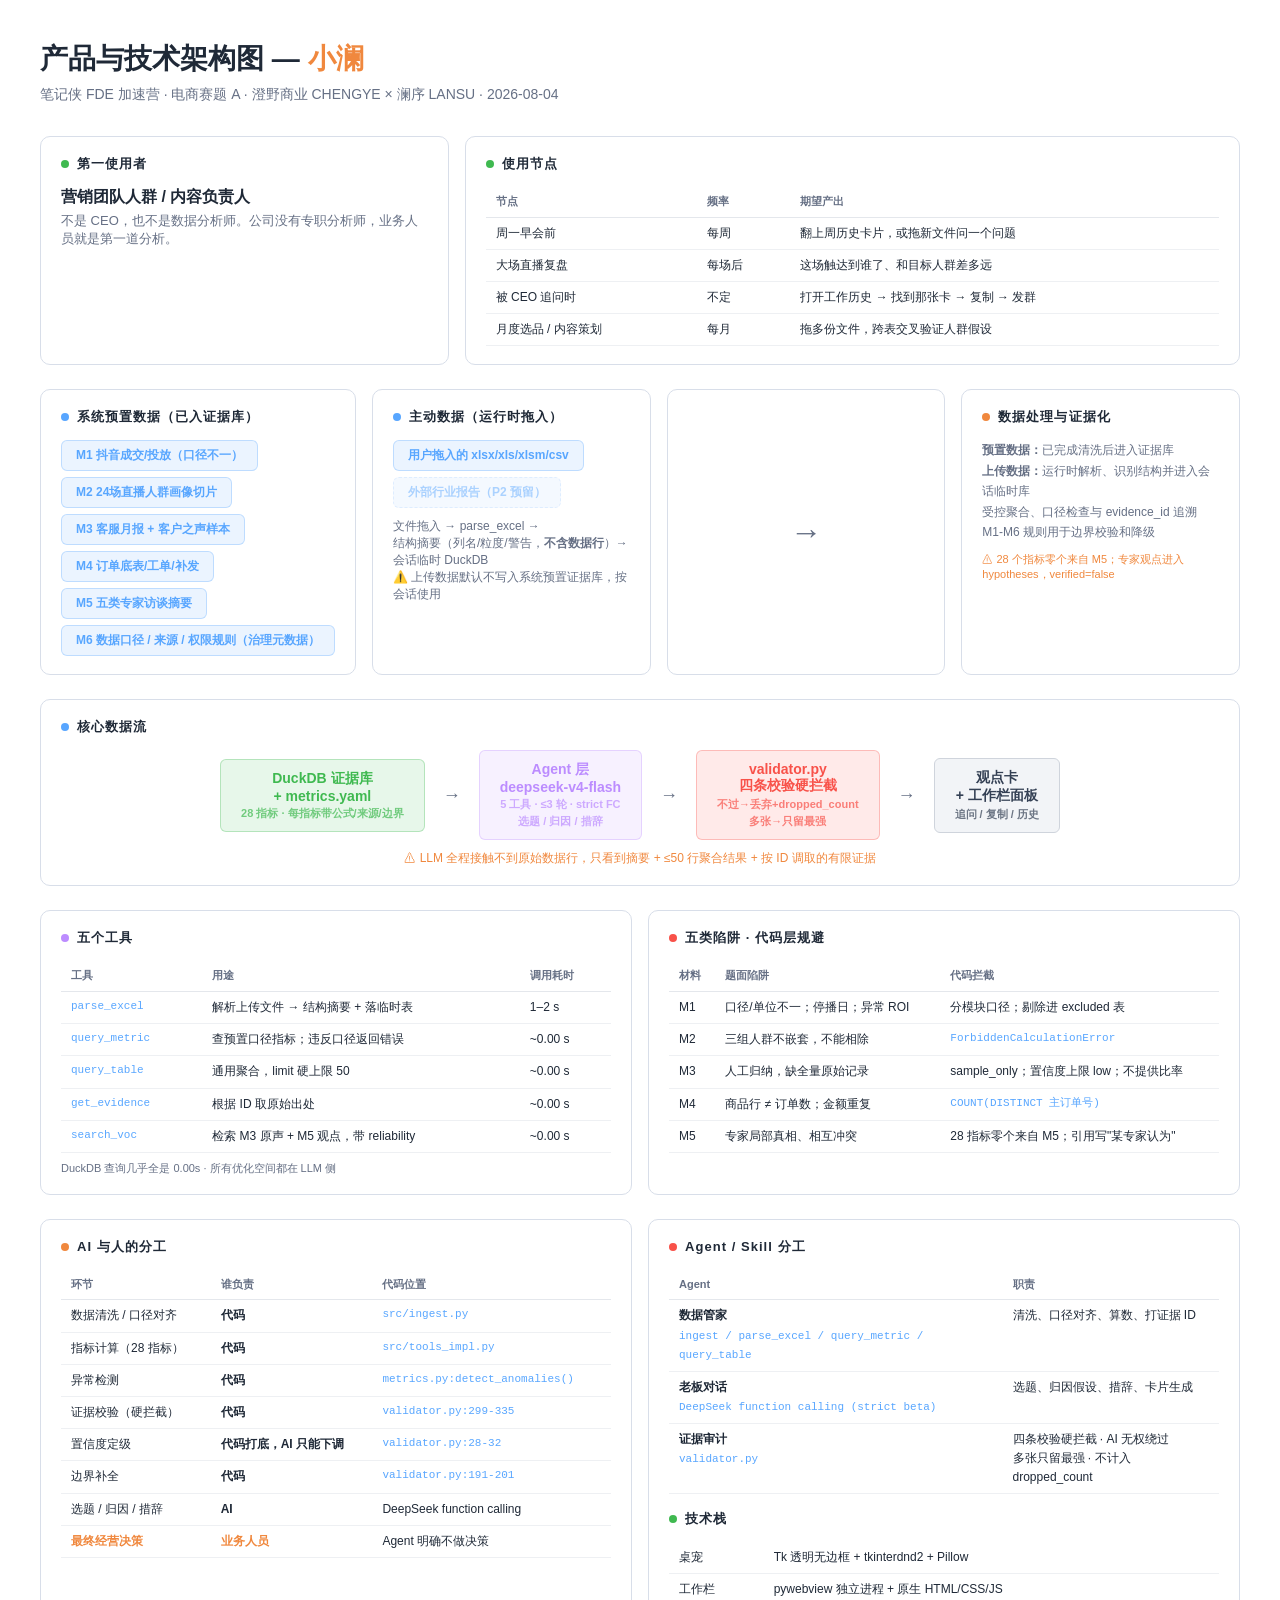
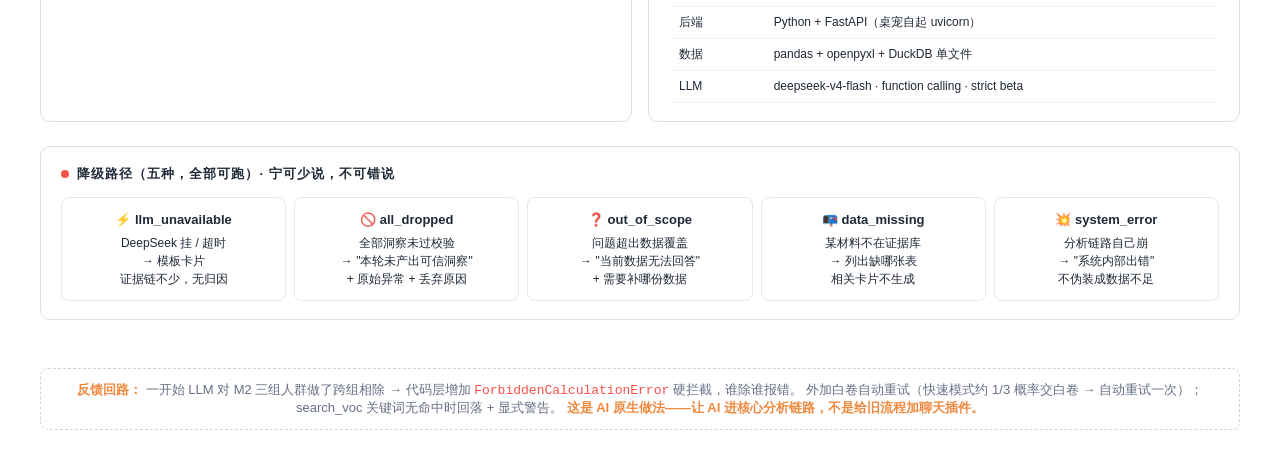
==== 架构图.html @ 9f9b94f8 "小澜 FDE 三面完整交付包 —— PPT + 架构图 + 演讲稿 + 采用与风险说明" ====
<!DOCTYPE html>
<html lang="zh-CN">
<head>
<meta charset="utf-8">
<meta name="viewport" content="width=device-width,initial-scale=1">
<title>小澜 · 产品与技术架构图</title>
<style>
* { margin:0; padding:0; box-sizing:border-box; }
body {
  font-family: -apple-system, "Microsoft YaHei", sans-serif;
  background: #ffffff; color: #1f2937; padding: 40px;
  min-width: 1200px;
}
h1 { font-size:28px; margin-bottom:8px; }
h1 span { color:#f0883e; }
.subtitle { color:#667085; font-size:14px; margin-bottom:32px; }

/* ── Layout grid ── */
.diagram { display:flex; flex-direction:column; gap:24px; }
.row { display:flex; gap:16px; }
.col { flex:1; }
.col-wide { flex:2; }

/* ── Box styles ── */
.box {
  border:1px solid #d8dee9; border-radius:10px;
  padding:18px 20px; background:#ffffff;
}
.box-title {
  font-size:13px; font-weight:700; letter-spacing:0.08em;
  margin-bottom:14px; display:flex; align-items:center; gap:8px;
}
.box-title .dot { width:8px; height:8px; border-radius:50%; flex-shrink:0; }
.dot-red  { background:#f85149; }
.dot-amber { background:#f0883e; }
.dot-blue  { background:#58a6ff; }
.dot-green { background:#3fb950; }
.dot-purple{ background:#bc8cff; }

/* ── Pipe ── */
.pipe-row { display:flex; align-items:center; gap:10px; flex-wrap:wrap; font-size:13px; }
.pipe-box {
  padding:6px 14px; border-radius:6px; font-weight:600;
  border:1px solid; font-size:12px; white-space:nowrap;
}
.pipe-data   { background:rgba(88,166,255,0.12);  border-color:rgba(88,166,255,0.3);  color:#58a6ff; }
.pipe-code   { background:rgba(240,136,62,0.12);  border-color:rgba(240,136,62,0.3);  color:#f0883e; }
.pipe-store  { background:rgba(63,185,80,0.12);   border-color:rgba(63,185,80,0.3);   color:#3fb950; }
.pipe-agent  { background:rgba(188,140,255,0.12);  border-color:rgba(188,140,255,0.3);  color:#bc8cff; }
.pipe-valid  { background:rgba(248,81,73,0.12);   border-color:rgba(248,81,73,0.3);   color:#f85149; }
.pipe-ui     { background:#f2f4f7;  border-color:#cfd4dc;  color:#344054; }
.pipe-arrow  { color:#667085; font-size:18px; margin:0 2px; }
.pipe-bracket{ color:#667085; font-size:13px; }

/* ── Table inside boxes ── */
table.matrix { width:100%; border-collapse:collapse; font-size:12px; line-height:1.6; }
table.matrix th {
  text-align:left; padding:6px 10px; font-weight:600;
  color:#667085; border-bottom:1px solid #e4e7ec; font-size:11px;
}
table.matrix td {
  padding:6px 10px; border-bottom:1px solid #eef0f3;
  vertical-align:top;
}
table.matrix .code { font-family:"SF Mono",Consolas,monospace; color:#58a6ff; font-size:11px; }

/* ── Degrade cards ── */
.degrade-grid { display:grid; grid-template-columns:repeat(5,1fr); gap:8px; }
.deg-card {
  border:1px solid #e4e7ec; border-radius:8px;
  padding:12px; text-align:center; font-size:12px; line-height:1.5;
}
.deg-card b { display:block; font-size:13px; margin-bottom:4px; }

/* ── Footer ── */
.footer-note {
  margin-top:24px; padding:12px 18px; border:1px dashed #cfd4dc;
  border-radius:8px; font-size:13px; color:#667085; text-align:center;
}
.footer-note strong { color:#f0883e; }
</style>
</head>
<body>

<h1>产品与技术架构图 — <span>小澜</span></h1>
<p class="subtitle">笔记侠 FDE 加速营 · 电商赛题 A · 澄野商业 CHENGYE × 澜序 LANSU · 2026-08-04</p>

<div class="diagram">

  <!-- ═══ ROW 1: 第一使用者 ═══ -->
  <div class="row">
    <div class="col box">
      <div class="box-title"><span class="dot dot-green"></span> 第一使用者</div>
      <p style="font-size:16px;font-weight:700;margin-bottom:4px">营销团队人群 / 内容负责人</p>
      <p style="font-size:13px;color:#667085">不是 CEO，也不是数据分析师。公司没有专职分析师，业务人员就是第一道分析。</p>
    </div>
    <div class="col-wide box">
      <div class="box-title"><span class="dot dot-green"></span> 使用节点</div>
      <table class="matrix">
        <tr><th>节点</th><th>频率</th><th>期望产出</th></tr>
        <tr><td>周一早会前</td><td>每周</td><td>翻上周历史卡片，或拖新文件问一个问题</td></tr>
        <tr><td>大场直播复盘</td><td>每场后</td><td>这场触达到谁了、和目标人群差多远</td></tr>
        <tr><td>被 CEO 追问时</td><td>不定</td><td>打开工作历史 → 找到那张卡 → 复制 → 发群</td></tr>
        <tr><td>月度选品 / 内容策划</td><td>每月</td><td>拖多份文件，跨表交叉验证人群假设</td></tr>
      </table>
    </div>
  </div>

  <!-- ═══ ROW 2: 数据如何进入 ═══ -->
  <div class="row">
    <div class="col box">
      <div class="box-title"><span class="dot dot-blue"></span> 系统预置数据（已入证据库）</div>
      <div class="pipe-row" style="flex-direction:column;align-items:flex-start;gap:6px">
        <div class="pipe-box pipe-data">M1 抖音成交/投放（口径不一）</div>
        <div class="pipe-box pipe-data">M2 24场直播人群画像切片</div>
        <div class="pipe-box pipe-data">M3 客服月报 + 客户之声样本</div>
        <div class="pipe-box pipe-data">M4 订单底表/工单/补发</div>
        <div class="pipe-box pipe-data">M5 五类专家访谈摘要</div>
        <div class="pipe-box pipe-data">M6 数据口径 / 来源 / 权限规则（治理元数据）</div>
      </div>
    </div>
    <div class="col box">
      <div class="box-title"><span class="dot dot-blue"></span> 主动数据（运行时拖入）</div>
      <div class="pipe-row" style="flex-direction:column;align-items:flex-start;gap:6px">
        <div class="pipe-box pipe-data">用户拖入的 xlsx/xls/xlsm/csv</div>
        <div class="pipe-box pipe-data" style="opacity:0.5;border-style:dashed">外部行业报告（P2 预留）</div>
        <div style="font-size:12px;color:#667085;margin-top:4px">
          文件拖入 → parse_excel →<br>结构摘要（列名/粒度/警告，<strong>不含数据行</strong>）→ 会话临时 DuckDB<br>
          ⚠️ 上传数据默认不写入系统预置证据库，按会话使用
        </div>
      </div>
    </div>
    <div class="col box" style="display:flex;align-items:center;justify-content:center">
      <span style="font-size:32px;color:#667085">→</span>
    </div>
    <div class="col box">
      <div class="box-title"><span class="dot dot-amber"></span> 数据处理与证据化</div>
      <div style="font-size:12px;line-height:1.7;color:#667085">
        <strong>预置数据：</strong>已完成清洗后进入证据库<br>
        <strong>上传数据：</strong>运行时解析、识别结构并进入会话临时库<br>
        受控聚合、口径检查与 evidence_id 追溯<br>
        M1-M6 规则用于边界校验和降级
      </div>
      <div style="margin-top:10px;font-size:11px;color:#f0883e">
        ⚠ 28 个指标零个来自 M5；专家观点进入 hypotheses，verified=false
      </div>
    </div>
  </div>

  <!-- ═══ ROW 3: 证据库 → Agent → 校验 → UI ═══ -->
  <div class="box">
    <div class="box-title"><span class="dot dot-blue"></span> 核心数据流</div>
    <div class="pipe-row" style="justify-content:center;gap:16px">
      <div style="text-align:center">
        <div class="pipe-box pipe-store" style="font-size:14px;padding:10px 20px">DuckDB 证据库<br>+ metrics.yaml<br><span style="font-size:11px;opacity:0.7">28 指标 · 每指标带公式/来源/边界</span></div>
      </div>
      <span class="pipe-arrow">→</span>
      <div style="text-align:center">
        <div class="pipe-box pipe-agent" style="font-size:14px;padding:10px 20px">Agent 层<br>deepseek-v4-flash<br><span style="font-size:11px;opacity:0.7">5 工具 · ≤3 轮 · strict FC<br>选题 / 归因 / 措辞</span></div>
      </div>
      <span class="pipe-arrow">→</span>
      <div style="text-align:center">
        <div class="pipe-box pipe-valid" style="font-size:14px;padding:10px 20px">validator.py<br>四条校验硬拦截<br><span style="font-size:11px;opacity:0.7">不过→丢弃+dropped_count<br>多张→只留最强</span></div>
      </div>
      <span class="pipe-arrow">→</span>
      <div style="text-align:center">
        <div class="pipe-box pipe-ui" style="font-size:14px;padding:10px 20px">观点卡<br>+ 工作栏面板<br><span style="font-size:11px;opacity:0.7">追问 / 复制 / 历史</span></div>
      </div>
    </div>
    <div style="text-align:center;margin-top:10px;font-size:12px;color:#f0883e">
      ⚠ LLM 全程接触不到原始数据行，只看到摘要 + ≤50 行聚合结果 + 按 ID 调取的有限证据
    </div>
  </div>

  <!-- ═══ ROW 4: 五个工具 + 五类陷阱 ═══ -->
  <div class="row">
    <div class="col box">
      <div class="box-title"><span class="dot dot-purple"></span> 五个工具</div>
      <table class="matrix">
        <tr><th>工具</th><th>用途</th><th>调用耗时</th></tr>
        <tr><td class="code">parse_excel</td><td>解析上传文件 → 结构摘要 + 落临时表</td><td>1–2 s</td></tr>
        <tr><td class="code">query_metric</td><td>查预置口径指标；违反口径返回错误</td><td>~0.00 s</td></tr>
        <tr><td class="code">query_table</td><td>通用聚合，limit 硬上限 50</td><td>~0.00 s</td></tr>
        <tr><td class="code">get_evidence</td><td>根据 ID 取原始出处</td><td>~0.00 s</td></tr>
        <tr><td class="code">search_voc</td><td>检索 M3 原声 + M5 观点，带 reliability</td><td>~0.00 s</td></tr>
      </table>
      <div style="font-size:11px;color:#667085;margin-top:8px">DuckDB 查询几乎全是 0.00s · 所有优化空间都在 LLM 侧</div>
    </div>
    <div class="col box">
      <div class="box-title"><span class="dot dot-red"></span> 五类陷阱 · 代码层规避</div>
      <table class="matrix">
        <tr><th>材料</th><th>题面陷阱</th><th>代码拦截</th></tr>
        <tr><td>M1</td><td>口径/单位不一；停播日；异常 ROI</td><td>分模块口径；剔除进 excluded 表</td></tr>
        <tr><td>M2</td><td>三组人群不嵌套，不能相除</td><td class="code">ForbiddenCalculationError</td></tr>
        <tr><td>M3</td><td>人工归纳，缺全量原始记录</td><td>sample_only；置信度上限 low；不提供比率</td></tr>
        <tr><td>M4</td><td>商品行 ≠ 订单数；金额重复</td><td class="code">COUNT(DISTINCT 主订单号)</td></tr>
        <tr><td>M5</td><td>专家局部真相、相互冲突</td><td>28 指标零个来自 M5；引用写"某专家认为"</td></tr>
      </table>
    </div>
  </div>

  <!-- ═══ ROW 5: 人机分工 ═══ -->
  <div class="row">
    <div class="col box">
      <div class="box-title"><span class="dot dot-amber"></span> AI 与人的分工</div>
      <table class="matrix">
        <tr><th>环节</th><th>谁负责</th><th>代码位置</th></tr>
        <tr><td>数据清洗 / 口径对齐</td><td><strong>代码</strong></td><td class="code">src/ingest.py</td></tr>
        <tr><td>指标计算（28 指标）</td><td><strong>代码</strong></td><td class="code">src/tools_impl.py</td></tr>
        <tr><td>异常检测</td><td><strong>代码</strong></td><td class="code">metrics.py:detect_anomalies()</td></tr>
        <tr><td>证据校验（硬拦截）</td><td><strong>代码</strong></td><td class="code">validator.py:299-335</td></tr>
        <tr><td>置信度定级</td><td><strong>代码打底，AI 只能下调</strong></td><td class="code">validator.py:28-32</td></tr>
        <tr><td>边界补全</td><td><strong>代码</strong></td><td class="code">validator.py:191-201</td></tr>
        <tr><td>选题 / 归因 / 措辞</td><td><strong>AI</strong></td><td>DeepSeek function calling</td></tr>
        <tr><td style="color:#f0883e"><strong>最终经营决策</strong></td><td style="color:#f0883e"><strong>业务人员</strong></td><td>Agent 明确不做决策</td></tr>
      </table>
    </div>
    <div class="col box">
      <div class="box-title"><span class="dot dot-red"></span> Agent / Skill 分工</div>
      <table class="matrix">
        <tr><th>Agent</th><th>职责</th></tr>
        <tr><td><strong>数据管家</strong><br><span class="code">ingest / parse_excel / query_metric / query_table</span></td><td>清洗、口径对齐、算数、打证据 ID</td></tr>
        <tr><td><strong>老板对话</strong><br><span class="code">DeepSeek function calling (strict beta)</span></td><td>选题、归因假设、措辞、卡片生成</td></tr>
        <tr><td><strong>证据审计</strong><br><span class="code">validator.py</span></td><td>四条校验硬拦截 · AI 无权绕过<br>多张只留最强 · 不计入 dropped_count</td></tr>
      </table>
      <div class="box-title" style="margin-top:16px"><span class="dot dot-green"></span> 技术栈</div>
      <table class="matrix">
        <tr><td>桌宠</td><td>Tk 透明无边框 + tkinterdnd2 + Pillow</td></tr>
        <tr><td>工作栏</td><td>pywebview 独立进程 + 原生 HTML/CSS/JS</td></tr>
        <tr><td>后端</td><td>Python + FastAPI（桌宠自起 uvicorn）</td></tr>
        <tr><td>数据</td><td>pandas + openpyxl + DuckDB 单文件</td></tr>
        <tr><td>LLM</td><td>deepseek-v4-flash · function calling · strict beta</td></tr>
      </table>
    </div>
  </div>

  <!-- ═══ ROW 6: 降级路径 ═══ -->
  <div class="box">
    <div class="box-title"><span class="dot dot-red"></span> 降级路径（五种，全部可跑）· 宁可少说，不可错说</div>
    <div class="degrade-grid">
      <div class="deg-card"><b>⚡ llm_unavailable</b>DeepSeek 挂 / 超时<br>→ 模板卡片<br>证据链不少，无归因</div>
      <div class="deg-card"><b>🚫 all_dropped</b>全部洞察未过校验<br>→ "本轮未产出可信洞察"<br>+ 原始异常 + 丢弃原因</div>
      <div class="deg-card"><b>❓ out_of_scope</b>问题超出数据覆盖<br>→ "当前数据无法回答"<br>+ 需要补哪份数据</div>
      <div class="deg-card"><b>📭 data_missing</b>某材料不在证据库<br>→ 列出缺哪张表<br>相关卡片不生成</div>
      <div class="deg-card"><b>💥 system_error</b>分析链路自己崩<br>→ "系统内部出错"<br>不伪装成数据不足</div>
    </div>
  </div>

  <!-- ═══ ROW 7: 反馈回路 ═══ -->
  <div class="footer-note">
    <strong>反馈回路：</strong>
    一开始 LLM 对 M2 三组人群做了跨组相除 → 代码层增加 <code style="color:#f85149">ForbiddenCalculationError</code> 硬拦截，谁除谁报错。
    外加白卷自动重试（快速模式约 1/3 概率交白卷 → 自动重试一次）；search_voc 关键词无命中时回落 + 显式警告。
    <strong>这是 AI 原生做法——让 AI 进核心分析链路，不是给旧流程加聊天插件。</strong>
  </div>

</div>
</body>
</html>
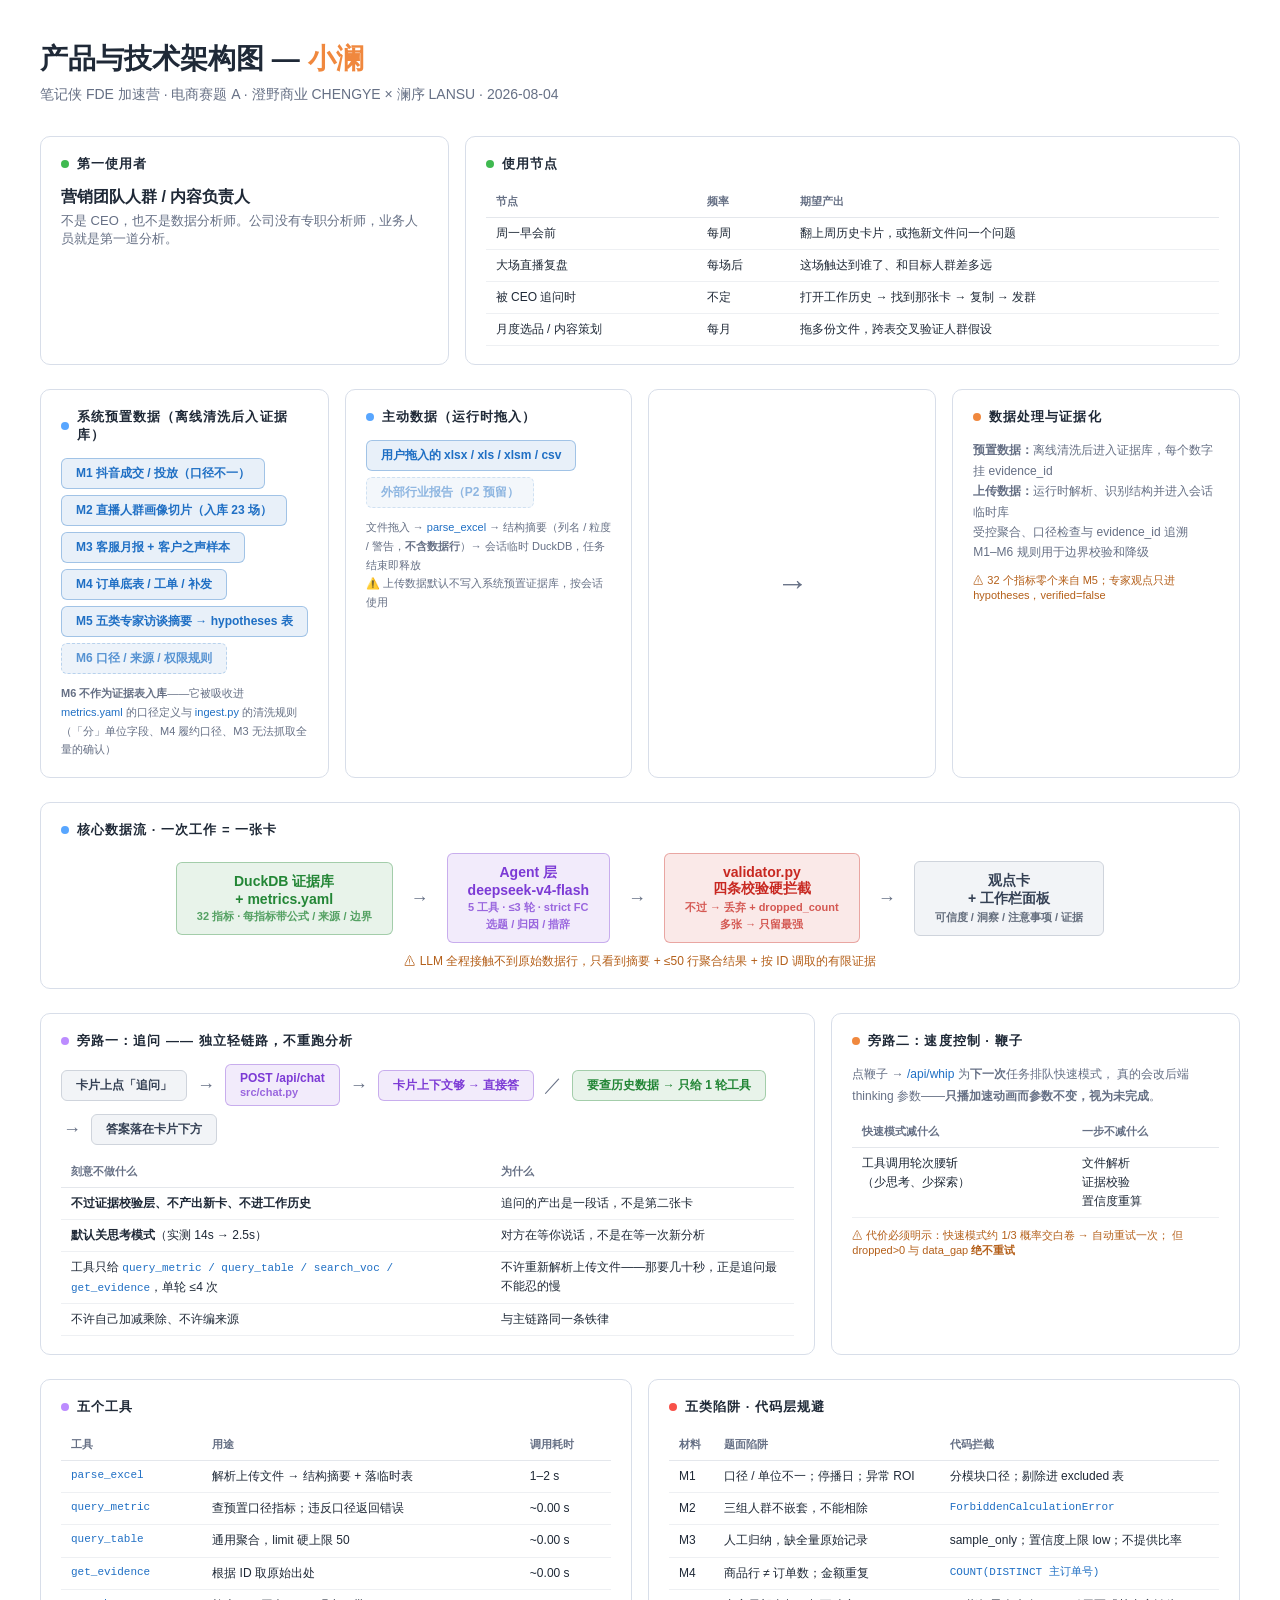
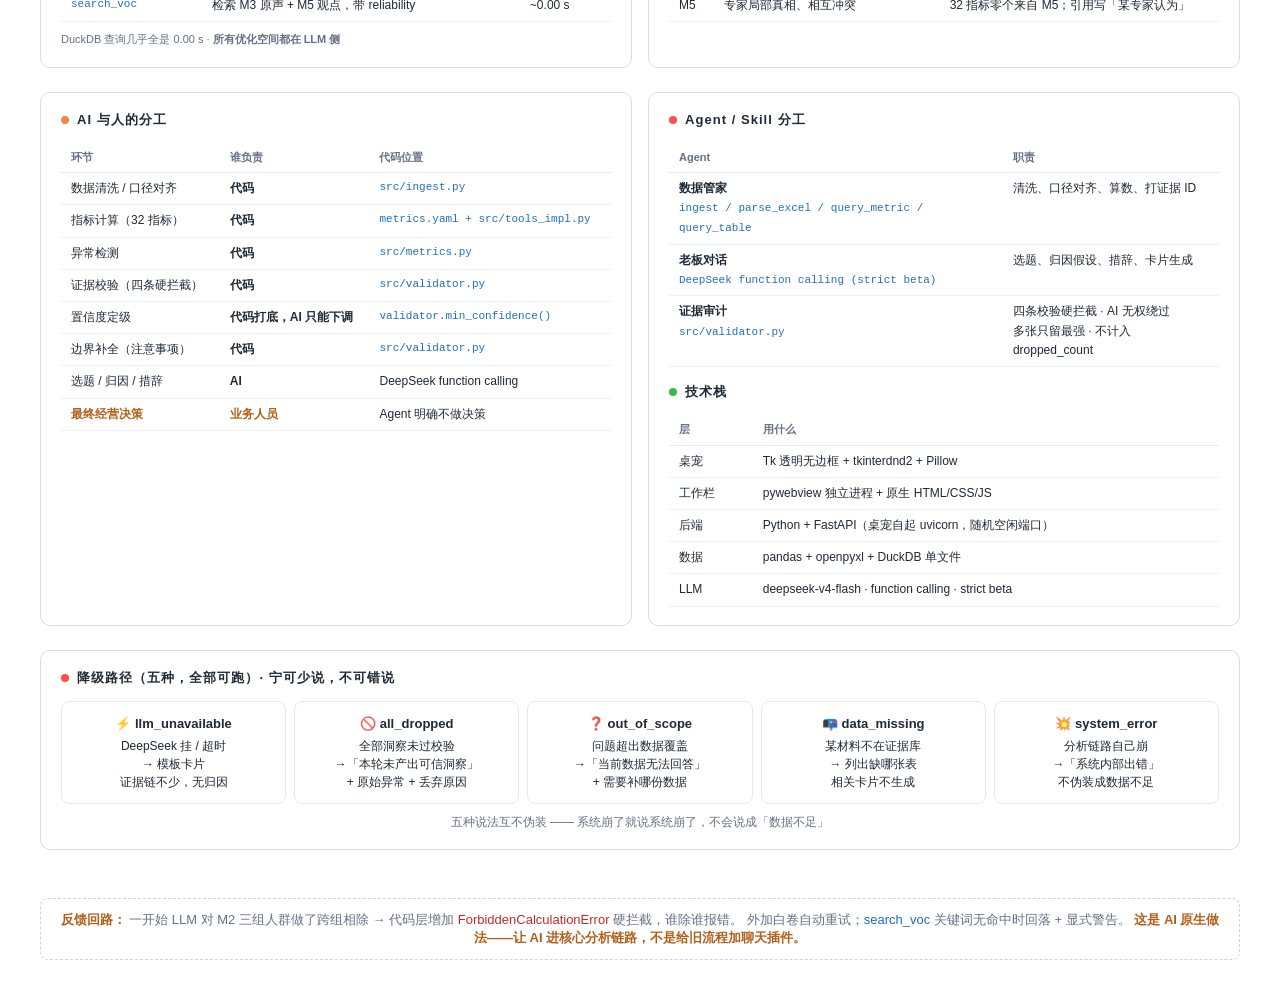
==== commit 5e7c19c9: "docs: 更新 PPT（Demo Day 版）与架构图 v4 - 架构图.html → 产品与技术架构图 v4 - PPT 整体替换：新增 style.css、animations、themes、独" ====
--- a/架构图.html
+++ b/架构图.html
@@ -43,14 +43,13 @@
   padding:6px 14px; border-radius:6px; font-weight:600;
   border:1px solid; font-size:12px; white-space:nowrap;
 }
-.pipe-data   { background:rgba(88,166,255,0.12);  border-color:rgba(88,166,255,0.3);  color:#58a6ff; }
-.pipe-code   { background:rgba(240,136,62,0.12);  border-color:rgba(240,136,62,0.3);  color:#f0883e; }
-.pipe-store  { background:rgba(63,185,80,0.12);   border-color:rgba(63,185,80,0.3);   color:#3fb950; }
-.pipe-agent  { background:rgba(188,140,255,0.12);  border-color:rgba(188,140,255,0.3);  color:#bc8cff; }
-.pipe-valid  { background:rgba(248,81,73,0.12);   border-color:rgba(248,81,73,0.3);   color:#f85149; }
+.pipe-data   { background:rgba(31,111,196,0.10);  border-color:rgba(31,111,196,0.35);  color:#1f6fc4; }
+.pipe-code   { background:rgba(180,95,25,0.10);   border-color:rgba(180,95,25,0.35);   color:#b45f19; }
+.pipe-store  { background:rgba(35,134,54,0.10);   border-color:rgba(35,134,54,0.35);   color:#238636; }
+.pipe-agent  { background:rgba(124,58,213,0.10);  border-color:rgba(124,58,213,0.35);  color:#7c3ad5; }
+.pipe-valid  { background:rgba(200,40,33,0.10);   border-color:rgba(200,40,33,0.35);   color:#c82821; }
 .pipe-ui     { background:#f2f4f7;  border-color:#cfd4dc;  color:#344054; }
 .pipe-arrow  { color:#667085; font-size:18px; margin:0 2px; }
-.pipe-bracket{ color:#667085; font-size:13px; }
 
 /* ── Table inside boxes ── */
 table.matrix { width:100%; border-collapse:collapse; font-size:12px; line-height:1.6; }
@@ -62,7 +61,7 @@
   padding:6px 10px; border-bottom:1px solid #eef0f3;
   vertical-align:top;
 }
-table.matrix .code { font-family:"SF Mono",Consolas,monospace; color:#58a6ff; font-size:11px; }
+table.matrix .code { font-family:"SF Mono",Consolas,monospace; color:#1f6fc4; font-size:11px; }
 
 /* ── Degrade cards ── */
 .degrade-grid { display:grid; grid-template-columns:repeat(5,1fr); gap:8px; }
@@ -77,7 +76,8 @@
   margin-top:24px; padding:12px 18px; border:1px dashed #cfd4dc;
   border-radius:8px; font-size:13px; color:#667085; text-align:center;
 }
-.footer-note strong { color:#f0883e; }
+.footer-note strong { color:#b45f19; }
+.hint { font-size:11px; color:#667085; line-height:1.7; }
 </style>
 </head>
 <body>
@@ -109,23 +109,29 @@
   <!-- ═══ ROW 2: 数据如何进入 ═══ -->
   <div class="row">
     <div class="col box">
-      <div class="box-title"><span class="dot dot-blue"></span> 系统预置数据（已入证据库）</div>
+      <div class="box-title"><span class="dot dot-blue"></span> 系统预置数据（离线清洗后入证据库）</div>
       <div class="pipe-row" style="flex-direction:column;align-items:flex-start;gap:6px">
-        <div class="pipe-box pipe-data">M1 抖音成交/投放（口径不一）</div>
-        <div class="pipe-box pipe-data">M2 24场直播人群画像切片</div>
+        <div class="pipe-box pipe-data">M1 抖音成交 / 投放（口径不一）</div>
+        <div class="pipe-box pipe-data">M2 直播人群画像切片（入库 23 场）</div>
         <div class="pipe-box pipe-data">M3 客服月报 + 客户之声样本</div>
-        <div class="pipe-box pipe-data">M4 订单底表/工单/补发</div>
-        <div class="pipe-box pipe-data">M5 五类专家访谈摘要</div>
-        <div class="pipe-box pipe-data">M6 数据口径 / 来源 / 权限规则（治理元数据）</div>
+        <div class="pipe-box pipe-data">M4 订单底表 / 工单 / 补发</div>
+        <div class="pipe-box pipe-data">M5 五类专家访谈摘要 → hypotheses 表</div>
+        <div class="pipe-box pipe-data" style="border-style:dashed;opacity:0.75">M6 口径 / 来源 / 权限规则</div>
+        <div class="hint" style="margin-top:4px">
+          <strong>M6 不作为证据表入库</strong>——它被吸收进 <span class="code" style="color:#1f6fc4">metrics.yaml</span>
+          的口径定义与 <span class="code" style="color:#1f6fc4">ingest.py</span> 的清洗规则
+          （「分」单位字段、M4 履约口径、M3 无法抓取全量的确认）
+        </div>
       </div>
     </div>
     <div class="col box">
       <div class="box-title"><span class="dot dot-blue"></span> 主动数据（运行时拖入）</div>
       <div class="pipe-row" style="flex-direction:column;align-items:flex-start;gap:6px">
-        <div class="pipe-box pipe-data">用户拖入的 xlsx/xls/xlsm/csv</div>
+        <div class="pipe-box pipe-data">用户拖入的 xlsx / xls / xlsm / csv</div>
         <div class="pipe-box pipe-data" style="opacity:0.5;border-style:dashed">外部行业报告（P2 预留）</div>
-        <div style="font-size:12px;color:#667085;margin-top:4px">
-          文件拖入 → parse_excel →<br>结构摘要（列名/粒度/警告，<strong>不含数据行</strong>）→ 会话临时 DuckDB<br>
+        <div class="hint" style="margin-top:4px">
+          文件拖入 → <span class="code" style="color:#1f6fc4">parse_excel</span> →
+          结构摘要（列名 / 粒度 / 警告，<strong>不含数据行</strong>）→ 会话临时 DuckDB，任务结束即释放<br>
           ⚠️ 上传数据默认不写入系统预置证据库，按会话使用
         </div>
       </div>
@@ -136,39 +142,79 @@
     <div class="col box">
       <div class="box-title"><span class="dot dot-amber"></span> 数据处理与证据化</div>
       <div style="font-size:12px;line-height:1.7;color:#667085">
-        <strong>预置数据：</strong>已完成清洗后进入证据库<br>
+        <strong>预置数据：</strong>离线清洗后进入证据库，每个数字挂 evidence_id<br>
         <strong>上传数据：</strong>运行时解析、识别结构并进入会话临时库<br>
         受控聚合、口径检查与 evidence_id 追溯<br>
-        M1-M6 规则用于边界校验和降级
-      </div>
-      <div style="margin-top:10px;font-size:11px;color:#f0883e">
-        ⚠ 28 个指标零个来自 M5；专家观点进入 hypotheses，verified=false
+        M1–M6 规则用于边界校验和降级
+      </div>
+      <div style="margin-top:10px;font-size:11px;color:#b45f19">
+        ⚠ 32 个指标零个来自 M5；专家观点只进 hypotheses，verified=false
       </div>
     </div>
   </div>
 
   <!-- ═══ ROW 3: 证据库 → Agent → 校验 → UI ═══ -->
   <div class="box">
-    <div class="box-title"><span class="dot dot-blue"></span> 核心数据流</div>
+    <div class="box-title"><span class="dot dot-blue"></span> 核心数据流 · 一次工作 = 一张卡</div>
     <div class="pipe-row" style="justify-content:center;gap:16px">
       <div style="text-align:center">
-        <div class="pipe-box pipe-store" style="font-size:14px;padding:10px 20px">DuckDB 证据库<br>+ metrics.yaml<br><span style="font-size:11px;opacity:0.7">28 指标 · 每指标带公式/来源/边界</span></div>
+        <div class="pipe-box pipe-store" style="font-size:14px;padding:10px 20px">DuckDB 证据库<br>+ metrics.yaml<br><span style="font-size:11px;opacity:0.75">32 指标 · 每指标带公式 / 来源 / 边界</span></div>
       </div>
       <span class="pipe-arrow">→</span>
       <div style="text-align:center">
-        <div class="pipe-box pipe-agent" style="font-size:14px;padding:10px 20px">Agent 层<br>deepseek-v4-flash<br><span style="font-size:11px;opacity:0.7">5 工具 · ≤3 轮 · strict FC<br>选题 / 归因 / 措辞</span></div>
+        <div class="pipe-box pipe-agent" style="font-size:14px;padding:10px 20px">Agent 层<br>deepseek-v4-flash<br><span style="font-size:11px;opacity:0.75">5 工具 · ≤3 轮 · strict FC<br>选题 / 归因 / 措辞</span></div>
       </div>
       <span class="pipe-arrow">→</span>
       <div style="text-align:center">
-        <div class="pipe-box pipe-valid" style="font-size:14px;padding:10px 20px">validator.py<br>四条校验硬拦截<br><span style="font-size:11px;opacity:0.7">不过→丢弃+dropped_count<br>多张→只留最强</span></div>
+        <div class="pipe-box pipe-valid" style="font-size:14px;padding:10px 20px">validator.py<br>四条校验硬拦截<br><span style="font-size:11px;opacity:0.75">不过 → 丢弃 + dropped_count<br>多张 → 只留最强</span></div>
       </div>
       <span class="pipe-arrow">→</span>
       <div style="text-align:center">
-        <div class="pipe-box pipe-ui" style="font-size:14px;padding:10px 20px">观点卡<br>+ 工作栏面板<br><span style="font-size:11px;opacity:0.7">追问 / 复制 / 历史</span></div>
-      </div>
-    </div>
-    <div style="text-align:center;margin-top:10px;font-size:12px;color:#f0883e">
+        <div class="pipe-box pipe-ui" style="font-size:14px;padding:10px 20px">观点卡<br>+ 工作栏面板<br><span style="font-size:11px;opacity:0.75">可信度 / 洞察 / 注意事项 / 证据</span></div>
+      </div>
+    </div>
+    <div style="text-align:center;margin-top:10px;font-size:12px;color:#b45f19">
       ⚠ LLM 全程接触不到原始数据行，只看到摘要 + ≤50 行聚合结果 + 按 ID 调取的有限证据
+    </div>
+  </div>
+
+  <!-- ═══ ROW 3.5: 两条旁路 ═══ -->
+  <div class="row">
+    <div class="col-wide box">
+      <div class="box-title"><span class="dot dot-purple"></span> 旁路一：追问 —— 独立轻链路，不重跑分析</div>
+      <div class="pipe-row" style="gap:8px">
+        <div class="pipe-box pipe-ui">卡片上点「追问」</div>
+        <span class="pipe-arrow">→</span>
+        <div class="pipe-box pipe-agent">POST /api/chat<br><span style="font-size:11px;opacity:0.75">src/chat.py</span></div>
+        <span class="pipe-arrow">→</span>
+        <div class="pipe-box pipe-agent">卡片上下文够 → 直接答</div>
+        <span class="pipe-arrow">／</span>
+        <div class="pipe-box pipe-store">要查历史数据 → 只给 1 轮工具</div>
+        <span class="pipe-arrow">→</span>
+        <div class="pipe-box pipe-ui">答案落在卡片下方</div>
+      </div>
+      <table class="matrix" style="margin-top:12px">
+        <tr><th>刻意不做什么</th><th>为什么</th></tr>
+        <tr><td><strong>不过证据校验层、不产出新卡、不进工作历史</strong></td><td>追问的产出是一段话，不是第二张卡</td></tr>
+        <tr><td><strong>默认关思考模式</strong>（实测 14s → 2.5s）</td><td>对方在等你说话，不是在等一次新分析</td></tr>
+        <tr><td>工具只给 <span class="code">query_metric / query_table / search_voc / get_evidence</span>，单轮 ≤4 次</td><td>不许重新解析上传文件——那要几十秒，正是追问最不能忍的慢</td></tr>
+        <tr><td>不许自己加减乘除、不许编来源</td><td>与主链路同一条铁律</td></tr>
+      </table>
+    </div>
+    <div class="col box">
+      <div class="box-title"><span class="dot dot-amber"></span> 旁路二：速度控制 · 鞭子</div>
+      <div style="font-size:12px;line-height:1.8;color:#667085">
+        点鞭子 → <span class="code" style="color:#1f6fc4">/api/whip</span> 为<strong>下一次</strong>任务排队快速模式，
+        真的会改后端 thinking 参数——<strong>只播加速动画而参数不变，视为未完成</strong>。
+      </div>
+      <table class="matrix" style="margin-top:10px">
+        <tr><th>快速模式减什么</th><th>一步不减什么</th></tr>
+        <tr><td>工具调用轮次腰斩<br>（少思考、少探索）</td><td>文件解析<br>证据校验<br>置信度重算</td></tr>
+      </table>
+      <div style="margin-top:10px;font-size:11px;color:#b45f19">
+        ⚠ 代价必须明示：快速模式约 1/3 概率交白卷 → 自动重试一次；
+        但 dropped&gt;0 与 data_gap <strong>绝不重试</strong>
+      </div>
     </div>
   </div>
 
@@ -184,17 +230,17 @@
         <tr><td class="code">get_evidence</td><td>根据 ID 取原始出处</td><td>~0.00 s</td></tr>
         <tr><td class="code">search_voc</td><td>检索 M3 原声 + M5 观点，带 reliability</td><td>~0.00 s</td></tr>
       </table>
-      <div style="font-size:11px;color:#667085;margin-top:8px">DuckDB 查询几乎全是 0.00s · 所有优化空间都在 LLM 侧</div>
+      <div class="hint" style="margin-top:8px">DuckDB 查询几乎全是 0.00 s · <strong>所有优化空间都在 LLM 侧</strong></div>
     </div>
     <div class="col box">
       <div class="box-title"><span class="dot dot-red"></span> 五类陷阱 · 代码层规避</div>
       <table class="matrix">
         <tr><th>材料</th><th>题面陷阱</th><th>代码拦截</th></tr>
-        <tr><td>M1</td><td>口径/单位不一；停播日；异常 ROI</td><td>分模块口径；剔除进 excluded 表</td></tr>
+        <tr><td>M1</td><td>口径 / 单位不一；停播日；异常 ROI</td><td>分模块口径；剔除进 excluded 表</td></tr>
         <tr><td>M2</td><td>三组人群不嵌套，不能相除</td><td class="code">ForbiddenCalculationError</td></tr>
         <tr><td>M3</td><td>人工归纳，缺全量原始记录</td><td>sample_only；置信度上限 low；不提供比率</td></tr>
         <tr><td>M4</td><td>商品行 ≠ 订单数；金额重复</td><td class="code">COUNT(DISTINCT 主订单号)</td></tr>
-        <tr><td>M5</td><td>专家局部真相、相互冲突</td><td>28 指标零个来自 M5；引用写"某专家认为"</td></tr>
+        <tr><td>M5</td><td>专家局部真相、相互冲突</td><td>32 指标零个来自 M5；引用写「某专家认为」</td></tr>
       </table>
     </div>
   </div>
@@ -206,13 +252,13 @@
       <table class="matrix">
         <tr><th>环节</th><th>谁负责</th><th>代码位置</th></tr>
         <tr><td>数据清洗 / 口径对齐</td><td><strong>代码</strong></td><td class="code">src/ingest.py</td></tr>
-        <tr><td>指标计算（28 指标）</td><td><strong>代码</strong></td><td class="code">src/tools_impl.py</td></tr>
-        <tr><td>异常检测</td><td><strong>代码</strong></td><td class="code">metrics.py:detect_anomalies()</td></tr>
-        <tr><td>证据校验（硬拦截）</td><td><strong>代码</strong></td><td class="code">validator.py:299-335</td></tr>
-        <tr><td>置信度定级</td><td><strong>代码打底，AI 只能下调</strong></td><td class="code">validator.py:28-32</td></tr>
-        <tr><td>边界补全</td><td><strong>代码</strong></td><td class="code">validator.py:191-201</td></tr>
+        <tr><td>指标计算（32 指标）</td><td><strong>代码</strong></td><td class="code">metrics.yaml + src/tools_impl.py</td></tr>
+        <tr><td>异常检测</td><td><strong>代码</strong></td><td class="code">src/metrics.py</td></tr>
+        <tr><td>证据校验（四条硬拦截）</td><td><strong>代码</strong></td><td class="code">src/validator.py</td></tr>
+        <tr><td>置信度定级</td><td><strong>代码打底，AI 只能下调</strong></td><td class="code">validator.min_confidence()</td></tr>
+        <tr><td>边界补全（注意事项）</td><td><strong>代码</strong></td><td class="code">src/validator.py</td></tr>
         <tr><td>选题 / 归因 / 措辞</td><td><strong>AI</strong></td><td>DeepSeek function calling</td></tr>
-        <tr><td style="color:#f0883e"><strong>最终经营决策</strong></td><td style="color:#f0883e"><strong>业务人员</strong></td><td>Agent 明确不做决策</td></tr>
+        <tr><td style="color:#b45f19"><strong>最终经营决策</strong></td><td style="color:#b45f19"><strong>业务人员</strong></td><td>Agent 明确不做决策</td></tr>
       </table>
     </div>
     <div class="col box">
@@ -221,13 +267,14 @@
         <tr><th>Agent</th><th>职责</th></tr>
         <tr><td><strong>数据管家</strong><br><span class="code">ingest / parse_excel / query_metric / query_table</span></td><td>清洗、口径对齐、算数、打证据 ID</td></tr>
         <tr><td><strong>老板对话</strong><br><span class="code">DeepSeek function calling (strict beta)</span></td><td>选题、归因假设、措辞、卡片生成</td></tr>
-        <tr><td><strong>证据审计</strong><br><span class="code">validator.py</span></td><td>四条校验硬拦截 · AI 无权绕过<br>多张只留最强 · 不计入 dropped_count</td></tr>
+        <tr><td><strong>证据审计</strong><br><span class="code">src/validator.py</span></td><td>四条校验硬拦截 · AI 无权绕过<br>多张只留最强 · 不计入 dropped_count</td></tr>
       </table>
       <div class="box-title" style="margin-top:16px"><span class="dot dot-green"></span> 技术栈</div>
       <table class="matrix">
+        <tr><th>层</th><th>用什么</th></tr>
         <tr><td>桌宠</td><td>Tk 透明无边框 + tkinterdnd2 + Pillow</td></tr>
         <tr><td>工作栏</td><td>pywebview 独立进程 + 原生 HTML/CSS/JS</td></tr>
-        <tr><td>后端</td><td>Python + FastAPI（桌宠自起 uvicorn）</td></tr>
+        <tr><td>后端</td><td>Python + FastAPI（桌宠自起 uvicorn，随机空闲端口）</td></tr>
         <tr><td>数据</td><td>pandas + openpyxl + DuckDB 单文件</td></tr>
         <tr><td>LLM</td><td>deepseek-v4-flash · function calling · strict beta</td></tr>
       </table>
@@ -239,18 +286,22 @@
     <div class="box-title"><span class="dot dot-red"></span> 降级路径（五种，全部可跑）· 宁可少说，不可错说</div>
     <div class="degrade-grid">
       <div class="deg-card"><b>⚡ llm_unavailable</b>DeepSeek 挂 / 超时<br>→ 模板卡片<br>证据链不少，无归因</div>
-      <div class="deg-card"><b>🚫 all_dropped</b>全部洞察未过校验<br>→ "本轮未产出可信洞察"<br>+ 原始异常 + 丢弃原因</div>
-      <div class="deg-card"><b>❓ out_of_scope</b>问题超出数据覆盖<br>→ "当前数据无法回答"<br>+ 需要补哪份数据</div>
+      <div class="deg-card"><b>🚫 all_dropped</b>全部洞察未过校验<br>→「本轮未产出可信洞察」<br>+ 原始异常 + 丢弃原因</div>
+      <div class="deg-card"><b>❓ out_of_scope</b>问题超出数据覆盖<br>→「当前数据无法回答」<br>+ 需要补哪份数据</div>
       <div class="deg-card"><b>📭 data_missing</b>某材料不在证据库<br>→ 列出缺哪张表<br>相关卡片不生成</div>
-      <div class="deg-card"><b>💥 system_error</b>分析链路自己崩<br>→ "系统内部出错"<br>不伪装成数据不足</div>
+      <div class="deg-card"><b>💥 system_error</b>分析链路自己崩<br>→「系统内部出错」<br>不伪装成数据不足</div>
+    </div>
+    <div style="text-align:center;margin-top:10px;font-size:12px;color:#667085">
+      五种说法互不伪装 —— 系统崩了就说系统崩了，不会说成「数据不足」
     </div>
   </div>
 
   <!-- ═══ ROW 7: 反馈回路 ═══ -->
   <div class="footer-note">
     <strong>反馈回路：</strong>
-    一开始 LLM 对 M2 三组人群做了跨组相除 → 代码层增加 <code style="color:#f85149">ForbiddenCalculationError</code> 硬拦截，谁除谁报错。
-    外加白卷自动重试（快速模式约 1/3 概率交白卷 → 自动重试一次）；search_voc 关键词无命中时回落 + 显式警告。
+    一开始 LLM 对 M2 三组人群做了跨组相除 → 代码层增加
+    <span class="code" style="color:#c82821">ForbiddenCalculationError</span> 硬拦截，谁除谁报错。
+    外加白卷自动重试；<span class="code" style="color:#1f6fc4">search_voc</span> 关键词无命中时回落 + 显式警告。
     <strong>这是 AI 原生做法——让 AI 进核心分析链路，不是给旧流程加聊天插件。</strong>
   </div>
 
